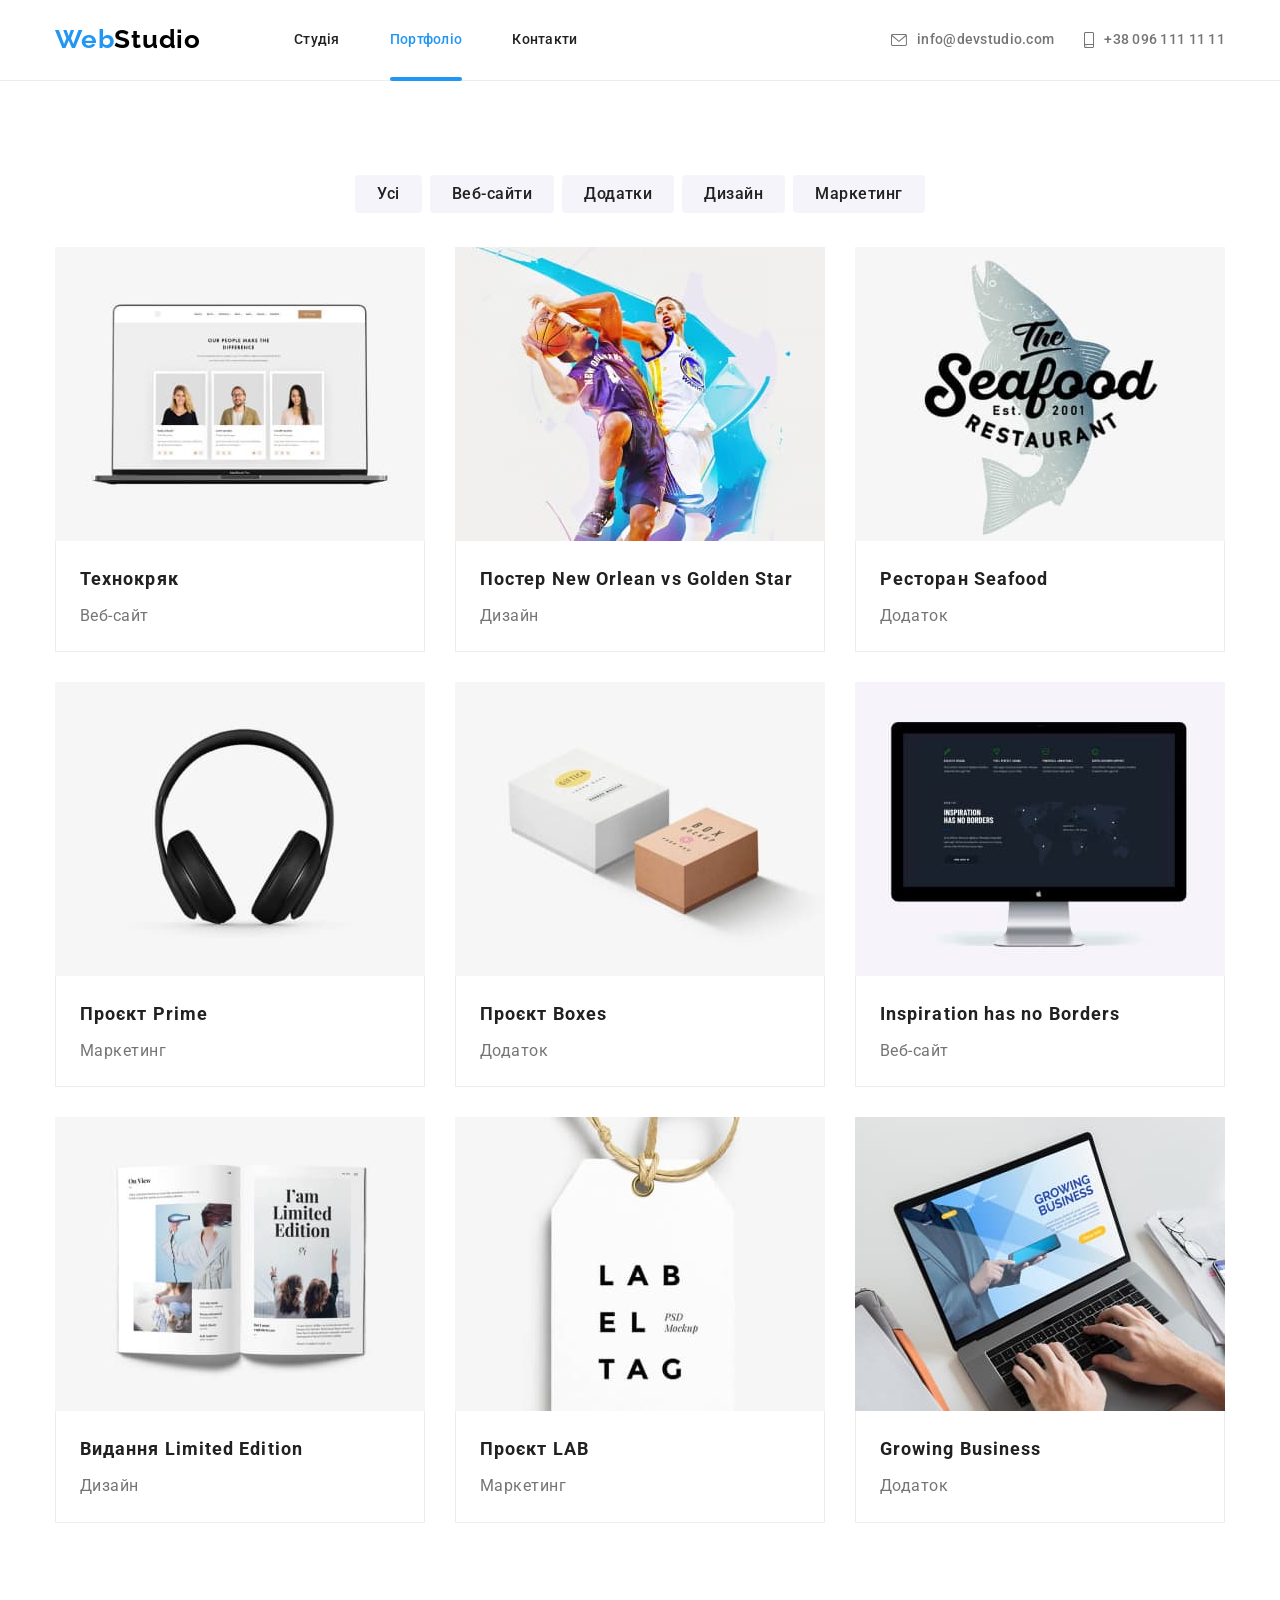
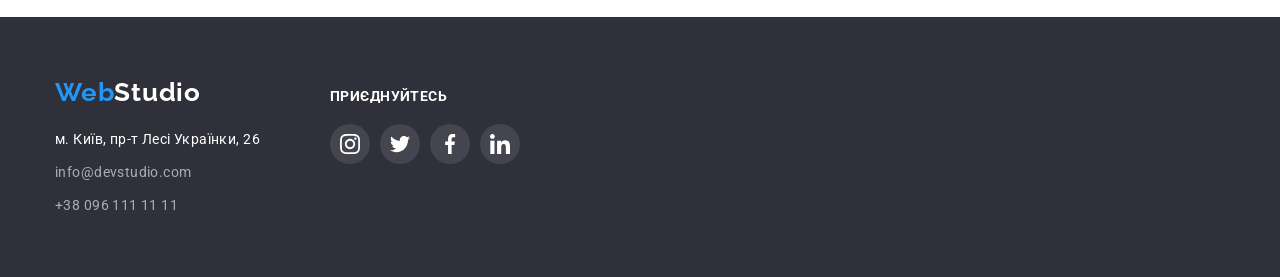
==== portfolio.html @ 560dab2b "Initial commit" ====
<!DOCTYPE html>
<html lang="uk">
  <head>
    <meta charset="UTF-8" />
    <meta http-equiv="X-UA-Compatible" content="IE=edge" />
    <meta name="viewport" content="width=device-width, initial-scale=1.0" />
    <title>Портфоліо</title>
    <link
      href="https://fonts.googleapis.com/css2?family=Raleway:wght@700&family=Roboto:wght@400;500;700;900&display=swap"
      rel="stylesheet"
    />
    <link
      rel="stylesheet"
      href="https://cdnjs.cloudflare.com/ajax/libs/modern-normalize/1.0.0/modern-normalize.min.css"
    />
    <link rel="stylesheet" href="./css/styles.css" />
  </head>
  <body>
    <!-- шапка -->
    <header class="header">
      <div class="container main-nav">
        <nav class="site-nav">
          <a href="./index.html" class="logo link" aria-label="logo"
            ><span lang="en"><span class="logo-web-blue">Web</span>Studio</span></a
          >
          <ul class="list-site-nav list">
            <li class="item">
              <a href="./index.html" class="link link-site-nav">Студія</a>
            </li>
            <li class="item">
              <a href="./portfolio.html" class="link current link-site-nav">Портфоліо</a>
            </li>
            <li class="item"><a href="" class="link link-site-nav">Контакти</a></li>
          </ul>
        </nav>
        <ul class="list-contacts-header list">
          <li class="item">
            <a href="mailto:info@devstudio.com" class="link-contacts-header link"
              ><svg class="contacts-item" width="16" height="12">
                <use href="./images/sprite-defs.svg#icon-mail"></use></svg
              >info@devstudio.com</a
            >
          </li>
          <li class="item">
            <a href="tel:+380961111111" class="link-contacts-header link"
              ><svg class="contacts-item" width="10" height="16">
                <use href="./images/sprite-defs.svg#icon-phone"></use></svg
              >+38 096 111 11 11</a
            >
          </li>
        </ul>
      </div>
    </header>
    <main>
      <section class="section sample-works">
        <div class="container">
          <h1 class="section-titel-hidden">Портфоліо</h1>
          <ul class="list list-filter">
            <li class="button-item"><button type="button" class="button-filter">Усі</button></li>
            <li class="button-item">
              <button type="button" class="button button-filter">Веб-сайти</button>
            </li>
            <li class="button-item">
              <button type="button" class="button button-filter">Додатки</button>
            </li>
            <li class="button-item">
              <button type="button" class="button button-filter">Дизайн</button>
            </li>
            <li class="button-item">
              <button type="button" class="button button-filter">Маркетинг</button>
            </li>
          </ul>
          <ul class="list list-sample-work">
            <li class="works-item">
              <a href="#" class="link link-portfolio">
                <div class="overlay-wrapper">
                  <img
                    src="./images/img_website_tex.jpg"
                    alt="приклад дизайну веб-сайта"
                    width="370"
                  />
                  <div class="overlay">
                    <p class="overlay-text">
                      Ресурс пропонує комплексні пропозиції з різним рівнем функціоналу та сервісів.
                      Все це дозволить відвідувачу отримати вичерпні відомості про компанію чи
                      приватну особу.
                    </p>
                  </div>
                </div>

                <div class="works-examples">
                  <h2 class="list-sample-work-titel">Технокряк</h2>
                  <p class="list-sample-work-paragraph">Веб-сайт</p>
                </div>
              </a>
            </li>
            <li class="works-item">
              <a href="#" class="link link-portfolio">
                <div class="overlay-wrapper">
                  <img
                    src="./images/img_new_orlean.jpg"
                    alt="приклад дизайну постера  матч с баскетболу"
                    width="370"
                  />
                  <div class="overlay">
                    <p class="overlay-text">
                      Ресурс пропонує комплексні пропозиції з різним рівнем функціоналу та сервісів.
                      Все це дозволить відвідувачу отримати вичерпні відомості про компанію чи
                      приватну особу.
                    </p>
                  </div>
                </div>

                <div class="works-examples">
                  <h2 class="list-sample-work-titel">
                    Постер <span lang="en">New Orlean vs Golden Star</span>
                  </h2>
                  <p class="list-sample-work-paragraph">Дизайн</p>
                </div>
              </a>
            </li>
            <li class="works-item">
              <a href="#" class="link link-portfolio">
                <div class="overlay-wrapper">
                  <img
                    src="./images/img_seafood.jpg"
                    alt="приклад дизайну зображено лейбела ресорана"
                    width="370"
                  />
                  <div class="overlay">
                    <p class="overlay-text">
                      Ресурс пропонує комплексні пропозиції з різним рівнем функціоналу та сервісів.
                      Все це дозволить відвідувачу отримати вичерпні відомості про компанію чи
                      приватну особу.
                    </p>
                  </div>
                </div>
                <div class="works-examples">
                  <h2 class="list-sample-work-titel">Ресторан <span lang="en">Seafood</span></h2>
                  <p class="list-sample-work-paragraph">Додаток</p>
                </div>
              </a>
            </li>
            <li class="works-item">
              <a href="#" class="link link-portfolio">
                <div class="overlay-wrapper">
                  <img
                    src="./images/img_project_prime.jpg"
                    alt="приклад дизайну лейбла проєкта зображено навушники"
                    width="370"
                  />
                  <div class="overlay">
                    <p class="overlay-text">
                      Ресурс пропонує комплексні пропозиції з різним рівнем функціоналу та сервісів.
                      Все це дозволить відвідувачу отримати вичерпні відомості про компанію чи
                      приватну особу.
                    </p>
                  </div>
                </div>

                <div class="works-examples">
                  <h2 class="list-sample-work-titel">Проєкт <span lang="en">Prime</span></h2>
                  <p class="list-sample-work-paragraph">Маркетинг</p>
                </div>
              </a>
            </li>
            <li class="works-item">
              <a href="#" class="link link-portfolio">
                <div class="overlay-wrapper">
                  <img
                    src="./images/img_boxes.jpg"
                    alt="приклад дезайна додатку зображено упаковочні коробки"
                    width="370"
                  />
                  <div class="overlay">
                    <p class="overlay-text">
                      Ресурс пропонує комплексні пропозиції з різним рівнем функціоналу та сервісів.
                      Все це дозволить відвідувачу отримати вичерпні відомості про компанію чи
                      приватну особу.
                    </p>
                  </div>
                </div>

                <div class="works-examples">
                  <h2 class="list-sample-work-titel">Проєкт <span lang="en">Boxes</span></h2>
                  <p class="list-sample-work-paragraph">Додаток</p>
                </div>
              </a>
            </li>
            <li class="works-item">
              <a href="#" class="link link-portfolio">
                <div class="overlay-wrapper">
                  <img
                    src="./images/img_website_two.jpg"
                    alt="приклад дизайну веб-сайта"
                    width="370"
                  />
                  <div class="overlay">
                    <p class="overlay-text">
                      Ресурс пропонує комплексні пропозиції з різним рівнем функціоналу та сервісів.
                      Все це дозволить відвідувачу отримати вичерпні відомості про компанію чи
                      приватну особу.
                    </p>
                  </div>
                </div>

                <div class="works-examples">
                  <h2 class="list-sample-work-titel">
                    <span lang="en">Inspiration has no Borders</span>
                  </h2>
                  <p class="list-sample-work-paragraph">Веб-сайт</p>
                </div>
              </a>
            </li>
            <li class="works-item">
              <a href="#" class="link link-portfolio">
                <div class="overlay-wrapper">
                  <img src="./images/img_newspaper.jpg" alt="приклад дизайну журналу" width="370" />
                  <div class="overlay">
                    <p class="overlay-text">
                      Ресурс пропонує комплексні пропозиції з різним рівнем функціоналу та сервісів.
                      Все це дозволить відвідувачу отримати вичерпні відомості про компанію чи
                      приватну особу.
                    </p>
                  </div>
                </div>

                <div class="works-examples">
                  <h2 class="list-sample-work-titel">
                    Видання <span lang="en">Limited Edition</span>
                  </h2>
                  <p class="list-sample-work-paragraph">Дизайн</p>
                </div>
              </a>
            </li>
            <li class="works-item">
              <a href="#" class="link link-portfolio">
                <div class="overlay-wrapper">
                  <img
                    src="./images/lab_img.jpg"
                    alt="приклад дизайну проекту зображено бірку"
                    width="370"
                  />
                  <div class="overlay">
                    <p class="overlay-text">
                      Ресурс пропонує комплексні пропозиції з різним рівнем функціоналу та сервісів.
                      Все це дозволить відвідувачу отримати вичерпні відомості про компанію чи
                      приватну особу.
                    </p>
                  </div>
                </div>

                <div class="works-examples">
                  <h2 class="list-sample-work-titel">Проєкт <span lang="en">LAB</span></h2>
                  <p class="list-sample-work-paragraph">Маркетинг</p>
                </div>
              </a>
            </li>
            <li class="works-item">
              <a href="#" class="link link-portfolio">
                <div class="overlay-wrapper">
                  <img
                    src="./images/img_growing_business.jpg"
                    alt="приклад дизайну додатка зображено роботу з додатком на компютері"
                    width="370"
                  />
                  <div class="overlay">
                    <p class="overlay-text">
                      Ресурс пропонує комплексні пропозиції з різним рівнем функціоналу та сервісів.
                      Все це дозволить відвідувачу отримати вичерпні відомості про компанію чи
                      приватну особу.
                    </p>
                  </div>
                </div>

                <div class="works-examples">
                  <h2 class="list-sample-work-titel"><span lang="en">Growing Business</span></h2>
                  <p class="list-sample-work-paragraph">Додаток</p>
                </div>
              </a>
            </li>
          </ul>
        </div>
      </section>
    </main>
    <!-- футер -->
    <footer class="footer">
      <div class="container main-footer">
        <div class="footer-address">
          <a href="./index.html" class="footer-logo link" aria-label="logo"
            ><span lang="en"><span class="logo-web-blue">Web</span>Studio</span></a
          >
          <address class="address-footer">
            <ul class="contacts-footer list">
              <li>
                <a
                  href="https://www.google.com/maps/place/%D0%B1%D1%83%D0%BB.+%D0%9B%D0%B5%D1%81%D0%B8+%D0%A3%D0%BA%D1%80%D0%B0%D0%B8%D0%BD%D0%BA%D0%B8,+26,+%D0%9A%D0%B8%D0%B5%D0%B2,+%D0%A3%D0%BA%D1%80%D0%B0%D0%B8%D0%BD%D0%B0,+02000/@50.4265807,30.53838x58,17z/data=!3m1!4b1!4m5!3m4!1s0x40d4cf0e033ecbe9:0x57a4dffefec77da0!8m2!3d50.4265807!4d30.5383858"
                  target="_blank"
                  rel="noopener noreferrer"
                  class="contacts-footer-street link"
                  >м. Київ, пр-т Лесі Українки, 26</a
                >
              </li>
              <li>
                <a href="mailto:info@devstudio.com" class="contacts-footer-mail link"
                  >info@devstudio.com</a
                >
              </li>
              <li>
                <a href="tel:+380961111111" class="contacts-footer-tel link">+38 096 111 11 11</a>
              </li>
            </ul>
          </address>
        </div>
        <div class="footer-social">
          <h2 class="footer-titel">приєднуйтесь</h2>
          <ul class="footer-list list">
            <li class="footer-item">
              <a href="#" class="footer-link link" aria-label="instagram">
                <svg class="footer-icon" width="20" height="20">
                  <use href="./images/sprite-defs.svg#icon-instagram"></use>
                </svg>
              </a>
            </li>
            <li class="footer-item">
              <a href="#" class="footer-link link" aria-label="twitter">
                <svg class="footer-icon" width="20" height="20">
                  <use href="./images/sprite-defs.svg#icon-twitter"></use>
                </svg>
              </a>
            </li>
            <li class="footer-item">
              <a href="#" class="footer-link link" aria-label="facebook">
                <svg class="footer-icon" width="20" height="20">
                  <use href="./images/sprite-defs.svg#icon-facebook"></use>
                </svg>
              </a>
            </li>
            <li>
              <a href="#" class="footer-link link" aria-label="linkedin">
                <svg class="footer-icon" width="20" height="20">
                  <use href="./images/sprite-defs.svg#icon-linkedin"></use>
                </svg>
              </a>
            </li>
          </ul>
        </div>
      </div>
    </footer>
  </body>
</html>
---- css/styles.css ----
:root {
--color-accent-two: #FFFFFF;
--color-logo: #000000;
--color-accent: #2196F3;
--color-titel-nav: #212121;
--color-main: #757575;
--color-contactsfooter: rgba(255, 255, 255, 0.6);
--background-color-hero: #2F303A;
--background-color-sectionteam: #F5F4FA;
--button-active: #188CE8;
--color-accent-three: #ECECEC;
--color-icon-social: #AFB1B8;
--color-icon-footer: rgba(255, 255, 255, 0.1);
--color-out-work: rgba(47, 48, 58, 0.8);
}

body {
    color: var(--color-main);
    background-color: var(--color-accent-two);
    font-family: Roboto, sans-serif;
}

img,
a,
svg{
    display: block;
}

.button {
    cursor: pointer;
}

.list {
    list-style: none;
    padding: 0;
    margin: 0;
}

.link {
    text-decoration: none;
    
}

/* !nav */

.header {
    border-bottom: 1px solid var(--color-accent-three);
}

.container {
    margin-left: auto;
    margin-right: auto;
    padding: 0 15px;
    width: 1200px;
}

.main-nav { 
    display: flex;
    border-bottom: 1px var(--color-accent-three);
}

.site-nav {
    display: flex;
}


.list-site-nav {
    display: flex;
}

.logo {
    margin-right: 93px;
    padding-top: 24px;
    padding-bottom: 24px;
    display: block;
    
    color: var(--color-logo);
    text-decoration: none;
    font-family: Raleway, sans-serif;
    font-weight: 700;
    font-size: 26px;
    line-height: 1.2;
    letter-spacing: 0.03em;
    
}

.logo-web-blue {
    color: var(--color-accent);
}

.link-site-nav {
    display: block;
    padding-top: 32px;
    padding-bottom: 32px;

    color: var(--color-titel-nav);
    font-weight: 500;
    font-size: 14px;
    line-height: 1.14;
    letter-spacing: 0.02em;
    
    position: relative;

    transition: color 250ms cubic-bezier(0.4, 0, 0.2, 1);

}

.site-nav .item:not(:last-child){
    margin-right: 50px;
}

.link.current {
    color: var(--color-accent);
}

.link-site-nav.current::after {
    position: absolute;
    left: 0;
    bottom: -1px;

    display: block;
    content: "";
    width: 100%;
    height: 4px;
    border-radius: 2px;


    background-color: var(--color-accent);

}

.link-site-nav::after {

    content: "";
    background-color: transparent;

    transition: background-color 250ms cubic-bezier(0.4, 0, 0.2, 1);


}

.link-site-nav:hover::after,
.link-site-nav:focus::after {

    content: "";
    width: 100%;
    height: 4px;
    border-radius: 2px;
    background-color: var(--color-accent);

    position: absolute;
    left: 0;
    bottom: -1px;
}


.link-site-nav:hover,
.link-site-nav:focus,
.link-site-nav:active {
    color: var(--color-accent);
}

.list-contacts-header {
    display: flex;
    margin-left: auto;
    align-items: center;
}


.list-contacts-header .item:not(:last-child) {
    margin-right: 30px;
}

.link-contacts-header {
    display: flex;
    padding-top: 32px;
    padding-bottom: 32px;
    align-items: center;

    color: var(--color-main);
    text-decoration: none;
    font-weight: 500;
    font-size: 14px;
    line-height: 1.14;
    letter-spacing: 0.02em;

}

.link-contacts-header:hover,
.link-contacts-header:focus {
    color: var(--color-accent);
}

/* !contacts items */

.contacts-item {
    display: inline;
    margin-right: 10px;
    fill: currentColor;
}


/* !<!-- перша секція --> */
.section {
    padding-top: 94px;
    padding-bottom: 94px;
}

.section-hero {
    padding-top: 200px;
    padding-bottom: 200px;
    margin-left: auto;
    margin-right: auto;
    max-width: 1600px;
    background-color: var(--background-color-hero);
    text-align: center;

    background-image:linear-gradient(rgba(47, 48, 58, 0.4), rgba(47, 48, 58, 0.4)), url(../images/background_img.jpg);

    height: auto;
    background-size: cover;
    background-position: center;
    background-repeat: no-repeat;

    
}

.section-hero-titel {
    margin-top: 0;
    margin-bottom: 30px;
    width: 696px;
    margin-right: auto;
    margin-left: auto;


    color: var(--color-accent-two);
    font-weight: 900;
    font-size: 44px;
    line-height: 1.36;
    text-align: center;
    letter-spacing: 0.06em;
    text-transform: uppercase;
}

.button-hero {
    border-radius: 4px;
    padding: 10px 32px;
    margin: 0 auto;


    background-color: var(--color-accent);
    color: var(--color-accent-two);
    border: none;
    font-weight: 700;
    line-height: 1.9;
    letter-spacing: 0.06em;
    transition: color 250ms cubic-bezier(0.4, 0, 0.2, 1), background-color 250ms cubic-bezier(0.4, 0, 0.2, 1);
}

.button-hero:hover,
.button-hero:focus {
    color: var(--color-accent-two);
    background-color: var(--button-active);
    

}





/* !<!-- друга секція --> */
.section-features {
    padding-top: 94px;
    padding-bottom: 94px;
}

.list-section-features {
    display: flex;
}

.features-link {
    width: 270px;

}

.features-link:not(:last-child) {
    margin-right: 30px;
}

.section-titel-hidden {
        position: absolute;
        width: 1px;
        height: 1px;
        margin: -1px;
        border: 0;
        padding: 0;
        
        white-space: nowrap;
        clip-path: inset(100%);
        clip: rect(0 0 0 0);
        overflow: hidden;
}

.title-section-features {
    margin-top: 0;
    margin-bottom: 10px;

    color: var(--color-titel-nav);
    font-size: 14px;
    line-height: 1.14;
    letter-spacing: 0.03em;
    text-transform: uppercase;
}

.paragraph-section-features {
    margin-top: 0;
    margin-bottom: 0;

    font-size: 14px;
    line-height: 1.7;
    letter-spacing: 0.03em;
}

/* !svg-icon */

.img-features {
    display: flex;
    align-items: center;
    justify-content: center;
    width: 270px;
    height: 120px;
    background-color: var(--background-color-sectionteam);
    margin-bottom: 30px;
}


/* ! третя секція  */
.section-our-work{
    padding-top: 0;
    padding-bottom: 94px;

}
.section-titel {
    margin-top: 0;
    margin-bottom: 50px;

    color: var(--color-titel-nav);
    font-weight: 700;
    font-size: 36px;
    line-height: 1.66;
    text-align: center;
    letter-spacing: 0.03em;
}

.our-work-card-list {
    display: flex;
    
}

.item-our-work-card {
    width: 370px;
    position: relative;
}

.item-our-work-card:not(:last-child) {
    margin-right: 30px;
}

.position-title {
    position: absolute;
    display: flex;
    align-items: center;
    justify-content: center;
    width: 100%;
    height: 70px;
    bottom:0;
    right:0;

    background-color: var(--color-out-work);
}

.title-our-work {
    font-weight: 700;
    font-size: 14px;
    line-height: 1.14;
    text-align: center;
    letter-spacing: 0.03em;
    text-transform: uppercase;
    color: var(--color-accent-two);
    margin: 0;




    
}

/* !<!-- четверта секція --> */

.section-team {
    background-color: var(--background-color-sectionteam);
}

.section-team-list {
    display: flex;
    

}

.section-team-item {
    width: 270px;
    border-radius: 0px 0px 4px 4px;
    box-shadow: 0px 1px 3px rgba(0, 0, 0, 0.12), 0px 1px 1px rgba(0, 0, 0, 0.14), 0px 2px 1px rgba(0, 0, 0, 0.2);

    background-color: var(--color-accent-two);
}

.section-team-item:not(:last-child){
    margin-right: 30px;
    
}

.section-team-name {
    padding-top: 30px;
    padding-bottom: 30px;
    }

.title-section-team {
    margin-top: 0px;
    margin-bottom: 10px;

    color: var(--color-titel-nav);
    font-weight: 500;
    font-size: 16px;
    line-height: 1.2;
    text-align: center;
    letter-spacing: 0.03em;
}

.paragraph-section-team {
    margin-top: 0;
    margin-bottom: 16px;

    font-size: 16px;
    line-height: 1.2;
    text-align: center;
    letter-spacing: 0.03em;
}

/* !секція номер 5  */
/* !icon-social */
.team-list {
    display: flex;
    align-items: center;
    justify-content: center;
    gap: 10px;
}

.team-link {
    display: flex;
    align-items: center;
    justify-content: center;
    width: 40px;
    height: 40px;
    border-radius: 50%;
    fill: var(--color-icon-social);
    outline: none;
    transition: background-color 250ms cubic-bezier(0.4, 0, 0.2, 1);
}


.team-link:hover,
.team-link:focus {
    background-color: var(--color-accent);
}

.team-link:hover .team-icon,
.team-link:focus .team-icon {
    fill: var(--color-accent-two);
}

.team-icon {
    transition: fill 250ms cubic-bezier(0.4, 0, 0.2, 1);
}


/* !sections-clients */

.clients-list {
    display: flex;
    align-items: center;
    justify-content: center;
    gap: 30px;
}

.clients-link {
    display: flex;
    align-items: center;
    justify-content: center;
    width: 170px;
    height: 92px;
    border: 1px solid var(--color-icon-social);
    border-radius: 4px;
    outline: none;

    transition: border 250ms cubic-bezier(0.4, 0, 0.2, 1);
}

.clients-icon {
    fill: var(--color-icon-social);

    transition: fill 250ms cubic-bezier(0.4, 0, 0.2, 1); 
}

.clients-link:hover,
.clients-link:focus {
    border: 1px solid var(--color-accent);
}


.clients-link:hover .clients-icon,
.clients-link:focus .clients-icon {
    fill: var(--color-accent);
}


/* !<!--! портфоліо --> */

/* !кнопка 4 портфоліо   */

.list-filter {
    display: flex;
    justify-content: center;
    margin-bottom: 34px;
}

.button-item:not(:last-child) {
    margin-right: 8px;
}

.button-filter {
    border-radius: 4px;
    padding: 6px 22px;
    border: none;

    background-color: var(--background-color-sectionteam);
    color: var(--color-titel-nav);
    font-weight: 500;
    line-height: 1.6;
    letter-spacing: 0.03em;

    transition: color 250ms cubic-bezier(0.4, 0, 0.2, 1), background-color 250ms cubic-bezier(0.4, 0, 0.2, 1), box-shadow 250ms cubic-bezier(0.4, 0, 0.2, 1);
}

.button-filter:hover,
.button-filter:focus {
    color: var(--color-accent-two);
    background-color: var(--color-accent);
    box-shadow: 0px 1px 1px rgba(0, 0, 0, 0.12), 0px 4px 4px rgba(0, 0, 0, 0.06), 1px 4px 6px rgba(0, 0, 0, 0.16);

}

/* !катки  портфоліо   */
.list-sample-work {
    display: flex;
    flex-wrap: wrap;
}

.works-item {
    margin-bottom: 30px;
    margin-right: 30px;
    flex-basis: calc((100% - 2 * 30px) / 3);
}

.works-item:nth-child(3n){
    margin-right: 0;
}

.works-item:nth-last-child(-n + 3){
    margin-bottom: 0;
}

.works-examples {
    padding-top: 20px;
    padding-left: 24px;
    padding-bottom: 20px;
    padding-right: 24px;
    border-bottom: 1px solid var(--color-accent-three);
    border-left: 1px solid var(--color-accent-three);
    border-right: 1px solid var(--color-accent-three);
}

.list-sample-work-titel {
    margin-top: 0;
    margin-bottom: 4px;

    color: var(--color-titel-nav);
    font-size: 18px;
    line-height: 2;
    letter-spacing: 0.06em;
}

.list-sample-work-paragraph {
    margin: 0;
    
    color: var(--color-main);
    line-height: 1.9;
    letter-spacing: 0.03em;
}

.link-portfolio {
    transition: box-shadow 250ms cubic-bezier(0.4, 0, 0.2, 1);
}

.link-portfolio:hover,
.link-portfolio:focus {
    box-shadow: 0px 1px 1px rgba(0, 0, 0, 0.12), 0px 4px 4px rgba(0, 0, 0, 0.06), 1px 4px 6px rgba(0, 0, 0, 0.16);
    outline: none;
}

.overlay {
    position: absolute;
    width: 100%;
    height: 100%;
    top: 0;
    left:0;

    padding: 63px 24px;

    background: rgba(33, 150, 243, 0.9);

    transform: translateY(100%);
    transition: transform 250ms cubic-bezier(0.4, 0, 0.2, 1);
}

.overlay-wrapper {
    position: relative;
    overflow: hidden;
    
}

.link-portfolio:hover .overlay,
.link-portfolio:focus .overlay{
    transform: translateY(0);
}

.overlay-text {
    font-size: 18px;
    line-height: 1.55;
    letter-spacing: 0.03em;
    color: var(--color-accent-two);
    margin: 0;

}



/* !фотер */

.main-footer {
    display: flex;
    align-items: baseline;
}

.footer {
    padding-top: 60px;
    padding-bottom: 60px;
    cursor: pointer;

    background-color: var(--background-color-hero);
}
.footer-address{
    display: flex;
    flex-direction: column;
}
.footer-logo {
    margin-top: 0;
    margin-bottom: 20px;

    color: var(--color-accent-two);
    text-decoration: none;
    font-family: Raleway, sans-serif;
    font-weight: 700;
    font-size: 26px;
    line-height: 1.2;
    letter-spacing: 0.03em;
}

.contacts-footer-street {
    margin-bottom: 9px;


    color: var(--color-accent-two);
    text-decoration: none;
    font-style: normal;
    font-size: 14px;
    line-height: 1.7;
    letter-spacing: 0.03em;

    transition: color 250ms cubic-bezier(0.4, 0, 0.2, 1);
}

.contacts-footer-mail {
    margin-bottom: 9px;

    border-bottom-color: var(--color-contactsfooter);

}

.contacts-footer-mail,
.contacts-footer-tel {
    color: var(--color-contactsfooter);
    text-decoration: none;
    font-style: normal;
    font-size: 14px;
    line-height: 1.7;
    letter-spacing: 0.03em;
    transition: color 250ms cubic-bezier(0.4, 0, 0.2, 1);
}

.contacts-footer-street:hover,
.contacts-footer-mail:hover,
.contacts-footer-tel:hover { 
    color: var(--color-accent);
}

.contacts-footer-street:focus,
.contacts-footer-mail:focus,
.contacts-footer-tel:focus { 
    color: var(--color-accent);
}

/* !social-icon */

.footer-social{
    display: flex;
    flex-direction: column;
    margin-left: 70px;
}

.footer-titel {
    color: var(--color-accent-two);
    font-size: 14px;
    line-height: 1.1;
    letter-spacing: 0.03em;
    margin-top: 0;
    margin-bottom: 20px;
    text-transform: uppercase;
}

.footer-list {
    display: flex;
    align-items: center;
    justify-content: center;
    gap: 10px;
}

.footer-link {
    display: flex;
    align-items: center;
    justify-content: center;
    width: 40px;
    height: 40px;
    border-radius: 50%;
    background-color: var(--color-icon-footer);
    fill: var(--color-accent-two);
    outline: none;
    transition: background-color 250ms cubic-bezier(0.4, 0, 0.2, 1);
}

.footer-link:hover,
.footer-link:focus {
    background-color: var(--color-accent);
}


/* !modal */

.backdrop {
    position: fixed;
    top: 0;
    left: 0;

    width: 100%;
    height: 100%;

    background-color: rgba(35,35,35, 0.5);

    transition: opacity 250ms cubic-bezier(0.4, 0, 0.2, 1), visibility 250ms cubic-bezier(0.4, 0, 0.2, 1);
}

.backdrop.is-hidden {
    opacity: 0;
    pointer-events: none;
    visibility: hidden;
}

.backdrop.is-hidden .modal {
    transform: translate(-50%, -50%) scale(0.2);
}

.modal {
    position: absolute;
    left: 50%;
    top: 50%;
    transform: translate(-50% -50%);
    cursor: pointer;

    transition: transform 250ms cubic-bezier(0.4, 0, 0.2, 1);
    transform: translate(-50%, -50%) scale(1);

    width: 528px;
    height: 581px;
    
    background-color: var(--color-accent-two);
}

.button-icon {
    position: absolute;
    top: 8px;
    right: 8px;
    padding: 6px;
    border-radius: 50%;
    border: 1px solid rgba(0, 0, 0, 0.1);
    background-color: var(--color-accent-two);
    cursor: pointer;
}

.backdrop-icon {
    display: block;
    fill: var(--color-logo);
    cursor: pointer;
}
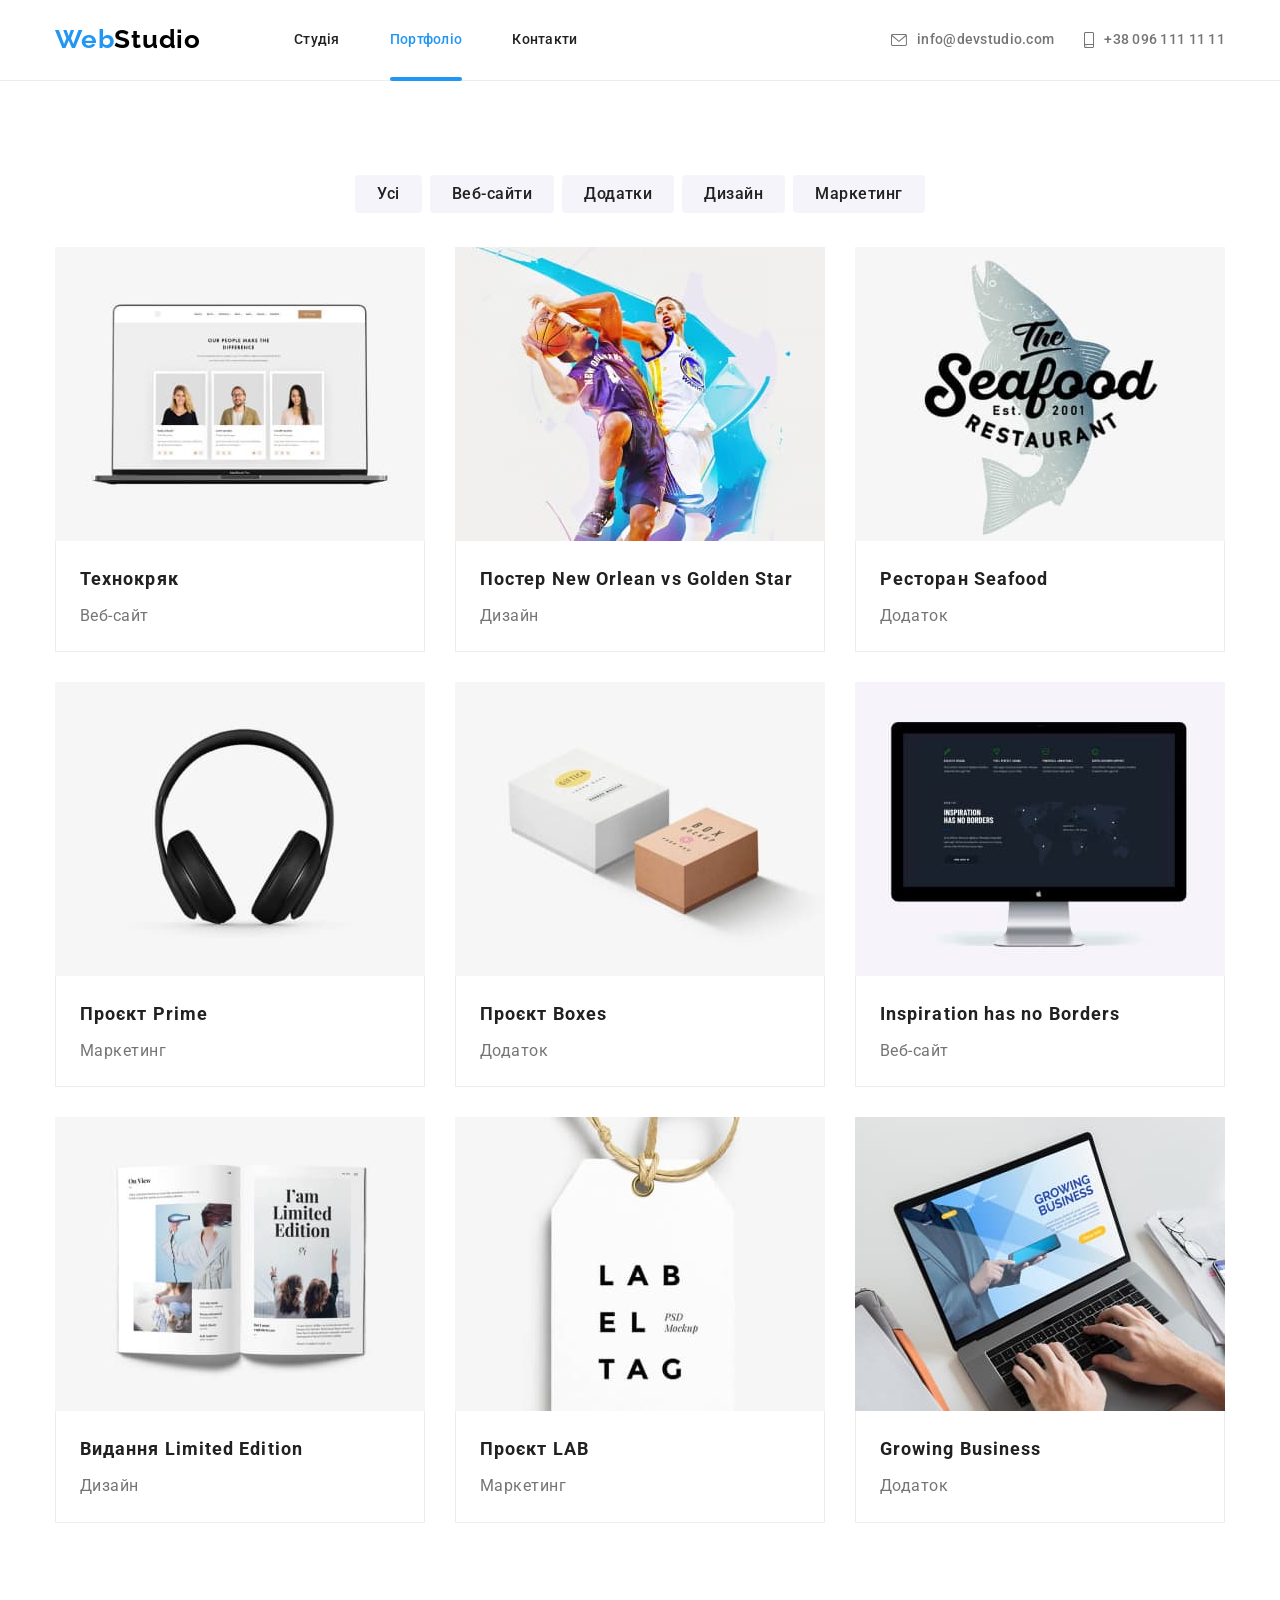
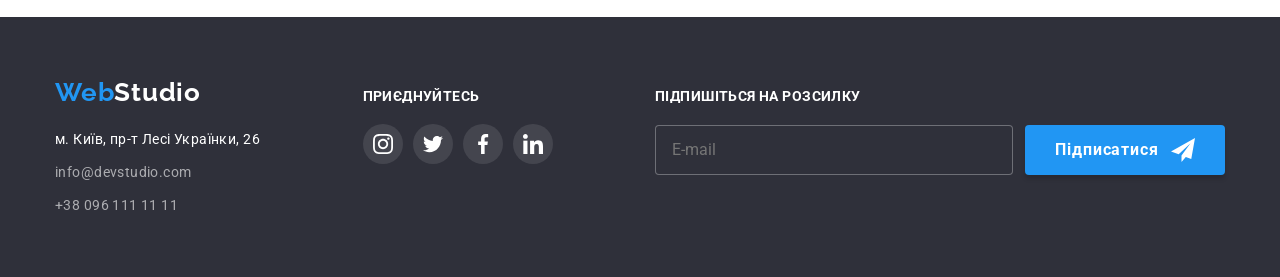
==== commit 394e16a2: "I finish home work number six I finish home work number six" ====
--- a/portfolio.html
+++ b/portfolio.html
@@ -345,6 +345,19 @@
             </li>
           </ul>
         </div>
+
+        <div class="decor-footer">
+          <p class="form-actions">Підпишіться на розсилку</p>
+          <form class="form-footer">
+            <input type="email" name="subscribe" class="footer-input" placeholder="E-mail" />
+            <button type="submit" class="button-main">
+              Підписатися
+              <svg class="footer-form-icon" width="24" height="24">
+                <use href="./images/sprite-defs.svg#icon-footer"></use>
+              </svg>
+            </button>
+          </form>
+        </div>
       </div>
     </footer>
   </body>
--- a/css/styles.css
+++ b/css/styles.css
@@ -242,10 +242,18 @@
     text-transform: uppercase;
 }
 
-.button-hero {
+.button-main {
+    display: flex;
+    justify-content: center;
+    align-items: center;
+    gap: 12px;
+    width: 200px;
+    height: 50px;
+    margin: 0 auto;
     border-radius: 4px;
-    padding: 10px 32px;
-    margin: 0 auto;
+    padding: 10px;
+    cursor: pointer;
+
 
 
     background-color: var(--color-accent);
@@ -254,11 +262,12 @@
     font-weight: 700;
     line-height: 1.9;
     letter-spacing: 0.06em;
+    box-shadow: 0px 4px 4px rgba(0, 0, 0, 0.15);
     transition: color 250ms cubic-bezier(0.4, 0, 0.2, 1), background-color 250ms cubic-bezier(0.4, 0, 0.2, 1);
 }
 
-.button-hero:hover,
-.button-hero:focus {
+.button-main:hover,
+.button-main:focus {
     color: var(--color-accent-two);
     background-color: var(--button-active);
     
@@ -288,7 +297,8 @@
     margin-right: 30px;
 }
 
-.section-titel-hidden {
+.section-titel-hidden,
+.checkbox-imput {
         position: absolute;
         width: 1px;
         height: 1px;
@@ -630,7 +640,7 @@
 
     background: rgba(33, 150, 243, 0.9);
 
-    transform: translateY(100%);
+    transform: translateY(101%);
     transition: transform 250ms cubic-bezier(0.4, 0, 0.2, 1);
 }
 
@@ -661,6 +671,7 @@
 .main-footer {
     display: flex;
     align-items: baseline;
+    justify-content: space-between;
 }
 
 .footer {
@@ -731,12 +742,60 @@
     color: var(--color-accent);
 }
 
+.decor-footer {
+    display: flex;
+    flex-direction: column;
+    justify-content: center;
+    
+}
+
+.form-actions {
+font-weight: 700;
+font-size: 14px;
+line-height: 1.14;
+letter-spacing: 0.03em;
+text-transform: uppercase;
+color: var(--color-accent-two);
+
+margin-top: 0;
+margin-bottom: 20px;
+}
+
+
+.form-footer {
+    display: flex;
+    justify-content: center;
+    align-items: center;
+    gap: 12px;
+}
+
+.footer-input {
+width: 358px;
+height: 50px;
+font-weight: 400;
+padding: 15px 16px;
+background-color: var(--background-color-hero);
+color: var(--color-accent-two);
+outline: none;
+border: 1px solid rgba(255, 255, 255, 0.3);
+border-radius: 4px;
+cursor: pointer;
+transition: background-color 250ms cubic-bezier(0.4, 0, 0.2, 1);
+}
+.footer-input:focus {
+ border-color: var(--color-accent);
+}
+
+.footer-form-icon {
+    fill: var(--color-accent-two);
+}
+
+
 /* !social-icon */
 
 .footer-social{
     display: flex;
     flex-direction: column;
-    margin-left: 70px;
 }
 
 .footer-titel {
@@ -806,6 +865,7 @@
     top: 50%;
     transform: translate(-50% -50%);
     cursor: pointer;
+    padding: 40px;
 
     transition: transform 250ms cubic-bezier(0.4, 0, 0.2, 1);
     transform: translate(-50%, -50%) scale(1);
@@ -833,3 +893,153 @@
     cursor: pointer;
 }
 
+
+
+
+.modal-form {
+    display: flex;
+    justify-content: center;
+    flex-direction: column;
+
+
+}
+
+.modal-title {
+    font-weight: 700;
+    font-size: 20px;
+    line-height: 1.15;
+    text-align: center;
+    letter-spacing: 0.03em;
+    color: var(--color-titel-nav);
+
+    margin-top: 0;
+    margin-bottom: 12px;
+    
+}
+
+
+.form-label {
+    font-weight: 400;
+    font-size: 12px;
+    line-height: 1.16;
+    letter-spacing: 0.01em;
+    cursor: pointer;
+}
+
+
+.modal-imput {
+    width: 100%;
+    height: 40px;
+    padding: 11px 42px;
+    border: 1px solid #2196F3;
+    border-radius: 4px;
+    border: 1px solid rgba(33, 33, 33, 0.2);
+
+
+    transition: border-color 250ms cubic-bezier(0.4, 0, 0.2, 1);
+}
+
+.modal-wrapper {
+    margin-top: 4px;
+    position: relative;
+    margin-bottom: 10px;
+    display: block;
+
+}
+
+.modal-icon {
+    position: absolute;
+    top:50%;
+    left: 12px;
+    transform: translateY(-50%);
+    transition: fill 250ms cubic-bezier(0.4, 0, 0.2, 1);
+    
+}
+
+.modal-imput:focus,
+.modal-imput:active {
+    outline: none;
+
+    border-color: var(--color-accent)
+}
+
+.modal-imput:focus + .modal-icon {
+    fill: var(--color-accent);
+}
+
+.form-comment {
+    width: 100%;
+    height: 120px;
+    padding: 12px 16px;
+    border: 1px solid rgba(33, 33, 33, 0.2);
+    border-radius: 4px;
+    resize: none;
+    transition: fill 250ms cubic-bezier(0.4, 0, 0.2, 1);
+}
+
+.comment {
+    margin-bottom: 20px;
+}
+
+.form-comment:focus,
+.foem-comment:active{
+    outline: none;
+
+    border-color: var(--color-accent);
+}
+
+
+
+.checkbox-label {
+    display: flex;
+    justify-content: center;
+    align-items: center;
+
+    font-weight: 400;
+    font-size: 14px;
+    line-height: 1.7;
+    letter-spacing: 0.03em;
+    margin-bottom: 30px;
+    cursor: pointer;
+}
+
+.checkbo-wrapper {
+    width: 16px;
+    position: relative;
+    margin-right: 8px;
+}
+
+.checkbox-icon { 
+    position: absolute;
+    top: 50%;
+    left: 0;
+    opacity: 1;
+
+    transform: translateY(-50%);
+    transition: opacity 250ms cubic-bezier(0.4, 0, 0.2, 1);
+}
+
+.checkbox-icon-check {
+    position: absolute;
+    top: 50%;
+    left: 0;
+    opacity: 0;
+
+    transform: translateY(-50%);
+    transition: opacity 250ms cubic-bezier(0.4, 0, 0.2, 1);
+}
+
+.checkbox-imput:checked + .checkbo-wrapper .checkbox-icon {
+    opacity: 0;
+}
+
+.checkbox-imput:checked + .checkbo-wrapper .checkbox-icon-check {
+    opacity: 1;
+}
+
+.checkbox-link {
+    color: var(--color-accent);
+    text-decoration: underline;
+}
+
+
